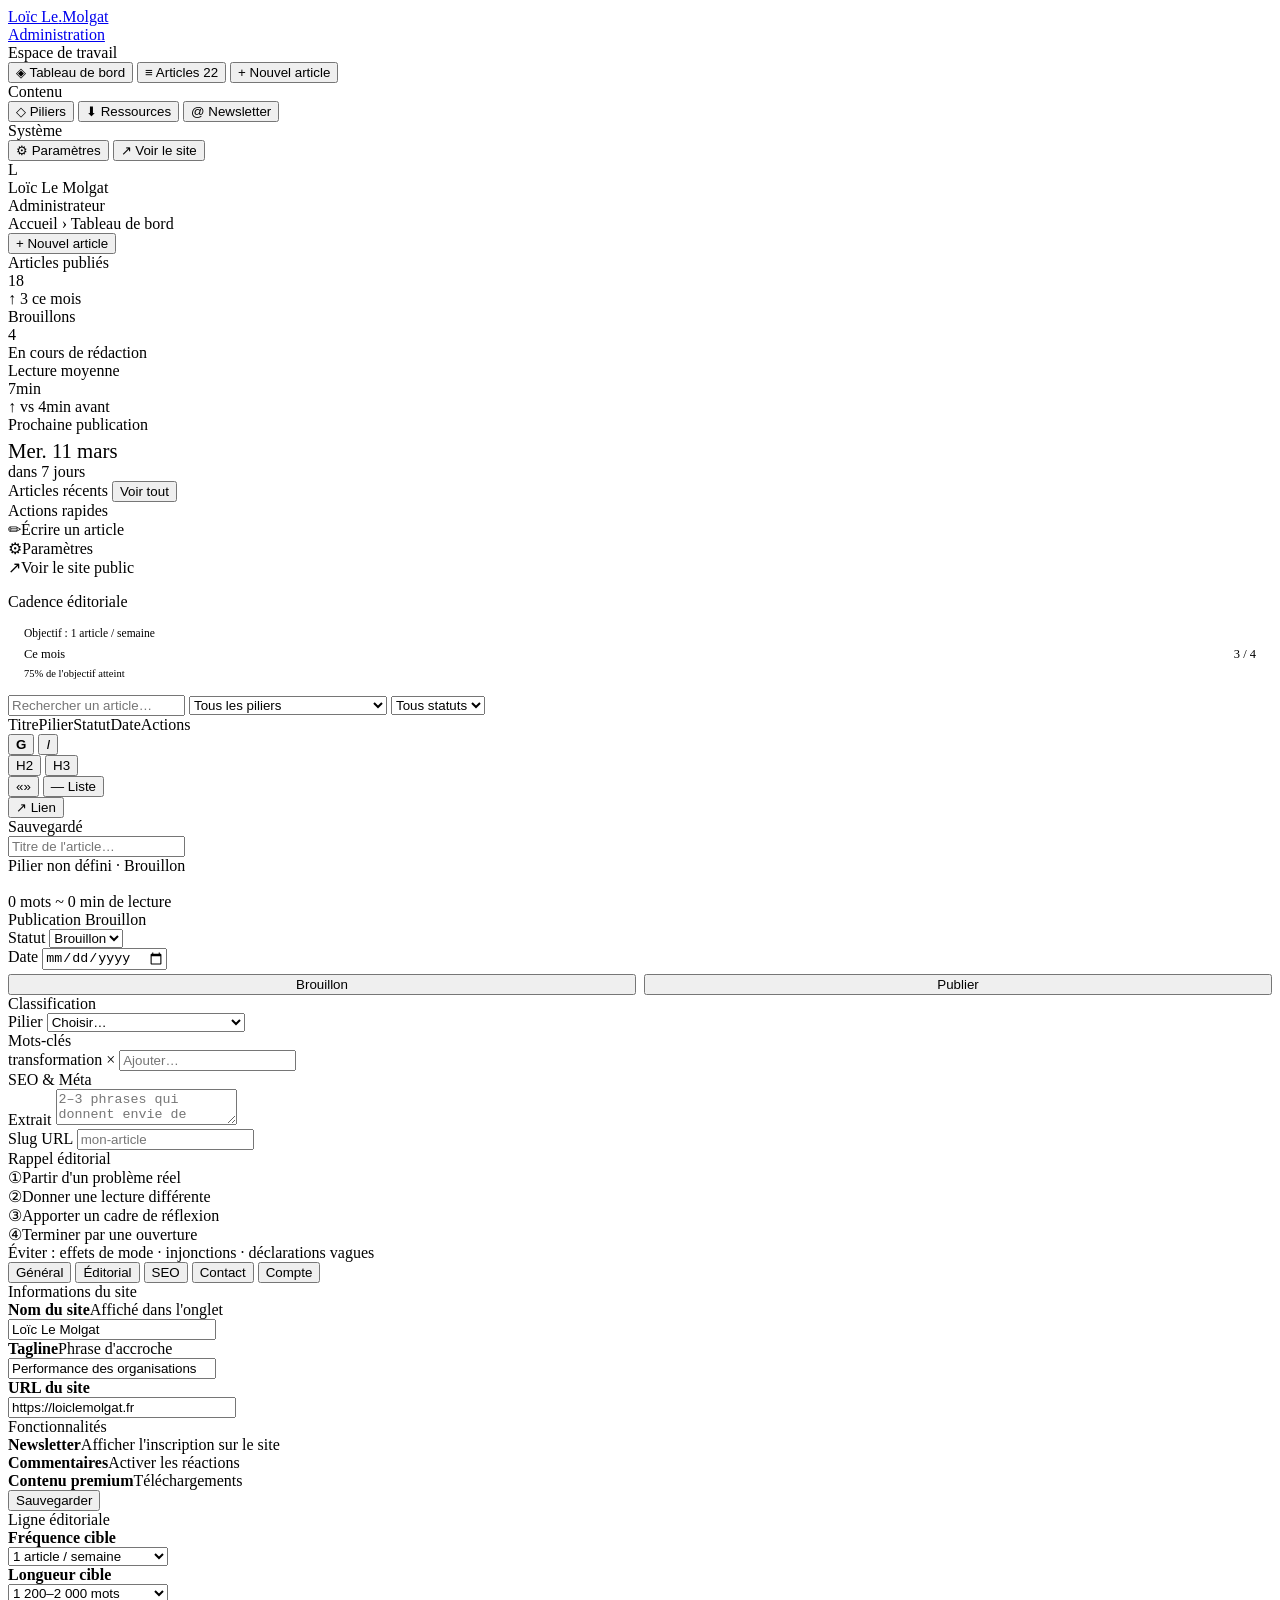
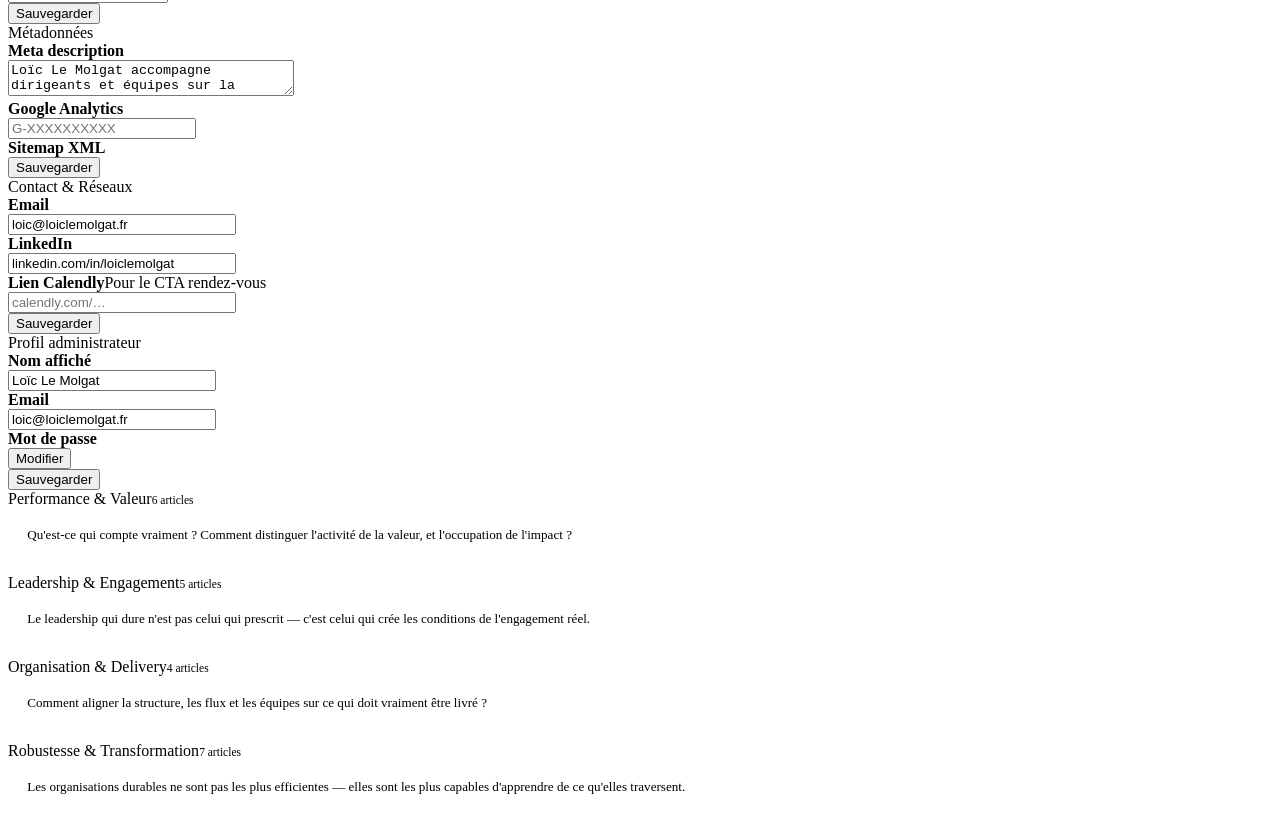
==== admin/index.html @ fb18753a "Add files via upload" ====
<!DOCTYPE html>
<html lang="fr">
<head>
  <meta charset="UTF-8">
  <meta name="viewport" content="width=device-width, initial-scale=1.0">
  <meta name="robots" content="noindex, nofollow">
  <title>Admin — loiclemolgat.fr</title>

  <!-- Fonts -->
  <link rel="preconnect" href="https://fonts.googleapis.com">
  <link href="https://fonts.googleapis.com/css2?family=Cormorant+Garamond:ital,wght@0,400;0,500;1,400&family=DM+Sans:wght@300;400;500&family=JetBrains+Mono:wght@400;500&display=swap" rel="stylesheet">

  <!-- Admin CSS -->
  <link rel="stylesheet" href="/css/admin/admin-base.css">
  <link rel="stylesheet" href="/css/admin/editor.css">
  <link rel="stylesheet" href="/css/admin/dashboard.css">
</head>
<body>

  <!-- ─── SIDEBAR ─── -->
  <aside class="sidebar">
    <a href="/" class="sidebar__brand" target="_blank">
      <div class="sidebar__brand-name">Loïc Le<span>.</span>Molgat</div>
      <div class="sidebar__brand-sub">Administration</div>
    </a>

    <div class="sidebar__section">
      <div class="sidebar__section-label">Espace de travail</div>
      <button class="sidebar__nav-item active" data-view="dashboard" onclick="showView('dashboard')">
        <span class="nav-icon">◈</span> Tableau de bord
      </button>
      <button class="sidebar__nav-item" data-view="articles" onclick="showView('articles'); Articles.init()">
        <span class="nav-icon">≡</span> Articles
        <span class="nav-badge">22</span>
      </button>
      <button class="sidebar__nav-item" data-view="editor" onclick="showView('editor'); Editor.newArticle()">
        <span class="nav-icon">+</span> Nouvel article
      </button>
    </div>

    <div class="sidebar__section">
      <div class="sidebar__section-label">Contenu</div>
      <button class="sidebar__nav-item" data-view="pillars" onclick="showView('pillars')">
        <span class="nav-icon">◇</span> Piliers
      </button>
      <button class="sidebar__nav-item" onclick="showToast('Bientôt disponible')">
        <span class="nav-icon">⬇</span> Ressources
      </button>
      <button class="sidebar__nav-item" onclick="showToast('Bientôt disponible')">
        <span class="nav-icon">@</span> Newsletter
      </button>
    </div>

    <div class="sidebar__section">
      <div class="sidebar__section-label">Système</div>
      <button class="sidebar__nav-item" data-view="settings" onclick="showView('settings')">
        <span class="nav-icon">⚙</span> Paramètres
      </button>
      <button class="sidebar__nav-item" onclick="window.open('/', '_blank')">
        <span class="nav-icon">↗</span> Voir le site
      </button>
    </div>

    <div class="sidebar__footer">
      <div class="sidebar__user">
        <div class="user-avatar">L</div>
        <div>
          <div class="user-name">Loïc Le Molgat</div>
          <div class="user-role">Administrateur</div>
        </div>
      </div>
    </div>
  </aside>

  <!-- ─── MAIN ─── -->
  <div class="admin-main">

    <!-- Topbar -->
    <div class="topbar">
      <span class="topbar__path" id="topbar-path">Accueil</span>
      <span class="topbar__sep">›</span>
      <span class="topbar__title" id="topbar-title">Tableau de bord</span>
      <div class="topbar__actions" id="topbar-actions">
        <button class="abtn abtn--ghost abtn--sm" onclick="showView('editor'); Editor.newArticle()">+ Nouvel article</button>
      </div>
    </div>

    <!-- Content -->
    <div class="admin-content">

      <!-- ═══ DASHBOARD ═══ -->
      <div id="view-dashboard" class="a-view active">
        <div class="stats-row">
          <div class="stat-card">
            <div class="stat-card__label">Articles publiés</div>
            <div class="stat-card__value">18</div>
            <div class="stat-card__sub stat-trend">↑ 3 ce mois</div>
          </div>
          <div class="stat-card">
            <div class="stat-card__label">Brouillons</div>
            <div class="stat-card__value">4</div>
            <div class="stat-card__sub">En cours de rédaction</div>
          </div>
          <div class="stat-card">
            <div class="stat-card__label">Lecture moyenne</div>
            <div class="stat-card__value">7<span style="font-size:1rem">min</span></div>
            <div class="stat-card__sub stat-trend">↑ vs 4min avant</div>
          </div>
          <div class="stat-card">
            <div class="stat-card__label">Prochaine publication</div>
            <div class="stat-card__value" style="font-size:1.3rem;padding-top:0.3rem">Mer. 11 mars</div>
            <div class="stat-card__sub">dans 7 jours</div>
          </div>
        </div>

        <div class="dash-grid">
          <div class="panel">
            <div class="panel__header">
              <span class="panel__title">Articles récents</span>
              <button class="abtn abtn--ghost abtn--sm" onclick="showView('articles'); Articles.init()">Voir tout</button>
            </div>
            <div id="recent-articles-list"></div>
          </div>

          <div style="display:flex;flex-direction:column;gap:1rem">
            <div class="panel">
              <div class="panel__header"><span class="panel__title">Actions rapides</span></div>
              <div class="quick-action" onclick="showView('editor'); Editor.newArticle()"><span class="qa-icon">✏</span><span>Écrire un article</span></div>
              <div class="quick-action" onclick="showView('settings')"><span class="qa-icon">⚙</span><span>Paramètres</span></div>
              <div class="quick-action" onclick="window.open('/', '_blank')"><span class="qa-icon">↗</span><span>Voir le site public</span></div>
            </div>

            <div class="panel">
              <div class="panel__header"><span class="panel__title">Cadence éditoriale</span></div>
              <div style="padding:1rem">
                <div style="font-size:0.72rem;color:var(--a-text-dim);margin-bottom:0.5rem">Objectif : 1 article / semaine</div>
                <div style="display:flex;justify-content:space-between;font-size:0.78rem;color:var(--a-text);margin-bottom:0.4rem"><span>Ce mois</span><span style="font-family:var(--a-mono)">3 / 4</span></div>
                <div class="prog-bar"><div class="prog-fill" style="width:75%"></div></div>
                <div style="font-size:0.66rem;color:var(--a-text-dim);margin-top:0.3rem">75% de l'objectif atteint</div>
              </div>
            </div>
          </div>
        </div>
      </div>

      <!-- ═══ ARTICLES ═══ -->
      <div id="view-articles" class="a-view">
        <div class="list-toolbar">
          <input type="text" id="articles-search" class="search-input" placeholder="Rechercher un article…">
          <select id="articles-filter-pillar" class="filter-select">
            <option value="">Tous les piliers</option>
            <option value="Performance">Performance & Valeur</option>
            <option value="Leadership">Leadership & Engagement</option>
            <option value="Organisation">Organisation & Delivery</option>
            <option value="Robustesse">Robustesse & Transformation</option>
          </select>
          <select id="articles-filter-status" class="filter-select">
            <option value="">Tous statuts</option>
            <option value="published">Publiés</option>
            <option value="draft">Brouillons</option>
          </select>
        </div>
        <div class="articles-table">
          <div class="table-head">
            <span>Titre</span><span>Pilier</span><span>Statut</span><span>Date</span><span>Actions</span>
          </div>
          <div id="articles-tbody"></div>
        </div>
      </div>

      <!-- ═══ EDITOR ═══ -->
      <div id="view-editor" class="a-view">
        <div class="editor-layout">
          <div class="editor-main">
            <div class="editor-toolbar">
              <button class="tb-btn" onclick="Editor.format('bold')"><b>G</b></button>
              <button class="tb-btn" onclick="Editor.format('italic')"><em>I</em></button>
              <div class="tb-sep"></div>
              <button class="tb-btn" onclick="Editor.format('h2')">H2</button>
              <button class="tb-btn" onclick="Editor.format('h3')">H3</button>
              <div class="tb-sep"></div>
              <button class="tb-btn" onclick="Editor.format('quote')">«»</button>
              <button class="tb-btn" onclick="Editor.format('ul')">— Liste</button>
              <div class="tb-sep"></div>
              <button class="tb-btn" onclick="Editor.format('link')">↗ Lien</button>
              <span class="autosave"><div class="autosave__dot"></div><span id="autosave-label">Sauvegardé</span></span>
            </div>

            <input type="text" class="editor-title" id="editor-title" placeholder="Titre de l'article…">

            <div class="editor-meta">
              <span class="editor-meta__pillar" id="editor-pillar-display">Pilier non défini</span>
              <span style="color:var(--a-border-hi)">·</span>
              <span id="editor-status-display">Brouillon</span>
            </div>

            <div class="editor-scroll">
              <div class="editor-body" id="editor-body" contenteditable="true"
                data-placeholder="Commencez à écrire… Partez d'un problème réel, donnez une lecture différente, apportez un cadre de réflexion. Terminez par une ouverture.">
              </div>
            </div>

            <div class="word-count">
              <span id="word-count">0 mots</span>
              <span id="read-time">~ 0 min de lecture</span>
            </div>
          </div>

          <div class="editor-sidebar">
            <div class="panel">
              <div class="sp-header">Publication <span class="status-badge status-badge--draft" id="pub-status-badge">Brouillon</span></div>
              <div class="sp-body">
                <div class="form-group">
                  <label class="form-label">Statut</label>
                  <select class="form-control" id="pub-status">
                    <option value="draft">Brouillon</option>
                    <option value="published">Publié</option>
                  </select>
                </div>
                <div class="form-group">
                  <label class="form-label">Date</label>
                  <input type="date" class="form-control" id="pub-date">
                </div>
                <div style="display:flex;gap:0.5rem;margin-top:0.3rem">
                  <button class="abtn abtn--ghost" style="flex:1" onclick="Editor.saveDraft()">Brouillon</button>
                  <button class="abtn abtn--primary" style="flex:1" onclick="Editor.publish()">Publier</button>
                </div>
              </div>
            </div>

            <div class="panel">
              <div class="sp-header">Classification</div>
              <div class="sp-body">
                <div class="form-group">
                  <label class="form-label">Pilier</label>
                  <select class="form-control" id="article-pillar">
                    <option value="">Choisir…</option>
                    <option value="Performance & Valeur">Performance & Valeur</option>
                    <option value="Leadership & Engagement">Leadership & Engagement</option>
                    <option value="Organisation & Delivery">Organisation & Delivery</option>
                    <option value="Robustesse & Transformation">Robustesse & Transformation</option>
                  </select>
                </div>
                <div class="form-group">
                  <label class="form-label">Mots-clés</label>
                  <div class="tag-input" id="tags-container" onclick="document.getElementById('tag-text').focus()">
                    <span class="tag">transformation <span class="tag__remove" onclick="Editor.removeTag(this)">×</span></span>
                    <input id="tag-text" type="text" class="tag-text-input" placeholder="Ajouter…" onkeydown="Editor.addTag(event)">
                  </div>
                </div>
              </div>
            </div>

            <div class="panel">
              <div class="sp-header">SEO & Méta</div>
              <div class="sp-body">
                <div class="form-group">
                  <label class="form-label">Extrait</label>
                  <textarea class="form-textarea" id="article-excerpt" placeholder="2–3 phrases qui donnent envie de lire…"></textarea>
                </div>
                <div class="form-group">
                  <label class="form-label">Slug URL</label>
                  <input type="text" class="form-control" id="article-slug" placeholder="mon-article">
                </div>
              </div>
            </div>

            <div class="panel">
              <div class="sp-header">Rappel éditorial</div>
              <div class="sp-body">
                <div class="editorial-reminder">
                  <div class="editorial-reminder__step"><span class="editorial-reminder__num">①</span><span class="editorial-reminder__text">Partir d'un problème réel</span></div>
                  <div class="editorial-reminder__step"><span class="editorial-reminder__num">②</span><span class="editorial-reminder__text">Donner une lecture différente</span></div>
                  <div class="editorial-reminder__step"><span class="editorial-reminder__num">③</span><span class="editorial-reminder__text">Apporter un cadre de réflexion</span></div>
                  <div class="editorial-reminder__step"><span class="editorial-reminder__num">④</span><span class="editorial-reminder__text">Terminer par une ouverture</span></div>
                  <div class="editorial-reminder__avoid">Éviter : effets de mode · injonctions · déclarations vagues</div>
                </div>
              </div>
            </div>
          </div>
        </div>
      </div>

      <!-- ═══ SETTINGS ═══ -->
      <div id="view-settings" class="a-view">
        <div class="settings-layout">
          <div class="settings-nav">
            <button class="settings-nav-item active" onclick="showSettingsPanel('general', this)">Général</button>
            <button class="settings-nav-item" onclick="showSettingsPanel('editorial', this)">Éditorial</button>
            <button class="settings-nav-item" onclick="showSettingsPanel('seo', this)">SEO</button>
            <button class="settings-nav-item" onclick="showSettingsPanel('contact', this)">Contact</button>
            <button class="settings-nav-item" onclick="showSettingsPanel('compte', this)">Compte</button>
          </div>
          <div id="settings-panels">
            <div id="settings-general" class="settings-panel active">
              <div class="settings-section">
                <div class="settings-section-title">Informations du site</div>
                <div class="settings-body">
                  <div class="settings-row"><div class="settings-row__label"><strong>Nom du site</strong><span>Affiché dans l'onglet</span></div><input type="text" class="form-control" value="Loïc Le Molgat" style="width:200px"></div>
                  <div class="settings-row"><div class="settings-row__label"><strong>Tagline</strong><span>Phrase d'accroche</span></div><input type="text" class="form-control" value="Performance des organisations" style="width:200px"></div>
                  <div class="settings-row"><div class="settings-row__label"><strong>URL du site</strong></div><input type="text" class="form-control" value="https://loiclemolgat.fr" style="width:220px"></div>
                </div>
              </div>
              <div class="settings-section">
                <div class="settings-section-title">Fonctionnalités</div>
                <div class="settings-body">
                  <div class="settings-row"><div class="settings-row__label"><strong>Newsletter</strong><span>Afficher l'inscription sur le site</span></div><div class="toggle" onclick="this.classList.toggle('on')"></div></div>
                  <div class="settings-row"><div class="settings-row__label"><strong>Commentaires</strong><span>Activer les réactions</span></div><div class="toggle" onclick="this.classList.toggle('on')"></div></div>
                  <div class="settings-row"><div class="settings-row__label"><strong>Contenu premium</strong><span>Téléchargements</span></div><div class="toggle" onclick="this.classList.toggle('on')"></div></div>
                </div>
              </div>
              <button class="abtn abtn--primary" onclick="showToast('Paramètres sauvegardés')">Sauvegarder</button>
            </div>
            <div id="settings-editorial" class="settings-panel">
              <div class="settings-section">
                <div class="settings-section-title">Ligne éditoriale</div>
                <div class="settings-body">
                  <div class="settings-row"><div class="settings-row__label"><strong>Fréquence cible</strong></div><select class="form-control" style="width:160px"><option selected>1 article / semaine</option><option>2 articles / mois</option></select></div>
                  <div class="settings-row"><div class="settings-row__label"><strong>Longueur cible</strong></div><select class="form-control" style="width:160px"><option>800–1 200 mots</option><option selected>1 200–2 000 mots</option><option>2 000+ mots</option></select></div>
                </div>
              </div>
              <button class="abtn abtn--primary" onclick="showToast('Paramètres éditoriaux sauvegardés')">Sauvegarder</button>
            </div>
            <div id="settings-seo" class="settings-panel">
              <div class="settings-section">
                <div class="settings-section-title">Métadonnées</div>
                <div class="settings-body">
                  <div class="settings-row"><div class="settings-row__label"><strong>Meta description</strong></div><textarea class="form-textarea" style="width:280px">Loïc Le Molgat accompagne dirigeants et équipes sur la performance durable, le leadership et la transformation organisationnelle.</textarea></div>
                  <div class="settings-row"><div class="settings-row__label"><strong>Google Analytics</strong></div><input type="text" class="form-control" placeholder="G-XXXXXXXXXX" style="width:180px"></div>
                  <div class="settings-row"><div class="settings-row__label"><strong>Sitemap XML</strong></div><div class="toggle on" onclick="this.classList.toggle('on')"></div></div>
                </div>
              </div>
              <button class="abtn abtn--primary" onclick="showToast('Paramètres SEO sauvegardés')">Sauvegarder</button>
            </div>
            <div id="settings-contact" class="settings-panel">
              <div class="settings-section">
                <div class="settings-section-title">Contact & Réseaux</div>
                <div class="settings-body">
                  <div class="settings-row"><div class="settings-row__label"><strong>Email</strong></div><input type="email" class="form-control" value="loic@loiclemolgat.fr" style="width:220px"></div>
                  <div class="settings-row"><div class="settings-row__label"><strong>LinkedIn</strong></div><input type="text" class="form-control" value="linkedin.com/in/loiclemolgat" style="width:220px"></div>
                  <div class="settings-row"><div class="settings-row__label"><strong>Lien Calendly</strong><span>Pour le CTA rendez-vous</span></div><input type="text" class="form-control" placeholder="calendly.com/…" style="width:220px"></div>
                </div>
              </div>
              <button class="abtn abtn--primary" onclick="showToast('Contact sauvegardé')">Sauvegarder</button>
            </div>
            <div id="settings-compte" class="settings-panel">
              <div class="settings-section">
                <div class="settings-section-title">Profil administrateur</div>
                <div class="settings-body">
                  <div class="settings-row"><div class="settings-row__label"><strong>Nom affiché</strong></div><input type="text" class="form-control" value="Loïc Le Molgat" style="width:200px"></div>
                  <div class="settings-row"><div class="settings-row__label"><strong>Email</strong></div><input type="email" class="form-control" value="loic@loiclemolgat.fr" style="width:200px"></div>
                  <div class="settings-row"><div class="settings-row__label"><strong>Mot de passe</strong></div><button class="abtn abtn--ghost abtn--sm">Modifier</button></div>
                </div>
              </div>
              <button class="abtn abtn--primary" onclick="showToast('Compte mis à jour')">Sauvegarder</button>
            </div>
          </div>
        </div>
      </div>

      <!-- ═══ PILLARS ═══ -->
      <div id="view-pillars" class="a-view">
        <div style="max-width:700px;display:flex;flex-direction:column;gap:0.8rem">
          <div class="panel"><div class="panel__header"><span style="font-family:var(--a-serif);font-size:1rem">Performance & Valeur</span><span style="font-size:0.72rem;color:var(--a-text-dim)">6 articles</span></div><div style="padding:1rem 1.2rem;font-size:0.82rem;color:var(--a-text-dim);line-height:1.6">Qu'est-ce qui compte vraiment ? Comment distinguer l'activité de la valeur, et l'occupation de l'impact ?</div></div>
          <div class="panel"><div class="panel__header"><span style="font-family:var(--a-serif);font-size:1rem">Leadership & Engagement</span><span style="font-size:0.72rem;color:var(--a-text-dim)">5 articles</span></div><div style="padding:1rem 1.2rem;font-size:0.82rem;color:var(--a-text-dim);line-height:1.6">Le leadership qui dure n'est pas celui qui prescrit — c'est celui qui crée les conditions de l'engagement réel.</div></div>
          <div class="panel"><div class="panel__header"><span style="font-family:var(--a-serif);font-size:1rem">Organisation & Delivery</span><span style="font-size:0.72rem;color:var(--a-text-dim)">4 articles</span></div><div style="padding:1rem 1.2rem;font-size:0.82rem;color:var(--a-text-dim);line-height:1.6">Comment aligner la structure, les flux et les équipes sur ce qui doit vraiment être livré ?</div></div>
          <div class="panel"><div class="panel__header"><span style="font-family:var(--a-serif);font-size:1rem">Robustesse & Transformation</span><span style="font-size:0.72rem;color:var(--a-text-dim)">7 articles</span></div><div style="padding:1rem 1.2rem;font-size:0.82rem;color:var(--a-text-dim);line-height:1.6">Les organisations durables ne sont pas les plus efficientes — elles sont les plus capables d'apprendre de ce qu'elles traversent.</div></div>
        </div>
      </div>

    </div><!-- /admin-content -->
  </div><!-- /admin-main -->

  <!-- Toast -->
  <div class="a-toast" id="a-toast">
    <div class="a-toast__dot"></div>
    <span class="a-toast__msg"></span>
  </div>

  <!-- Admin JS (order matters) -->
  <script src="/js/admin/admin-core.js"></script>
  <script src="/js/admin/articles.js"></script>
  <script src="/js/admin/editor.js"></script>

  <script>
    // ─── INIT ───
    document.addEventListener('DOMContentLoaded', () => {
      Editor.init();
      // Render recent articles in dashboard
      const list = document.getElementById('recent-articles-list');
      if (list) {
        list.innerHTML = Articles.data.slice(0, 5).map(a => `
          <div class="article-row" onclick="showView('editor'); Articles.editFromTable(${a.id})">
            <div class="status-dot status-dot--${a.status}"></div>
            <span class="pillar-tag">${a.pillar.split('&')[0].trim()}</span>
            <span class="article-row__title">${a.title}</span>
            <span class="article-row__date">${Articles.formatDate(a.date)}</span>
          </div>
        `).join('');
      }
    });
  </script>
</body>
</html>
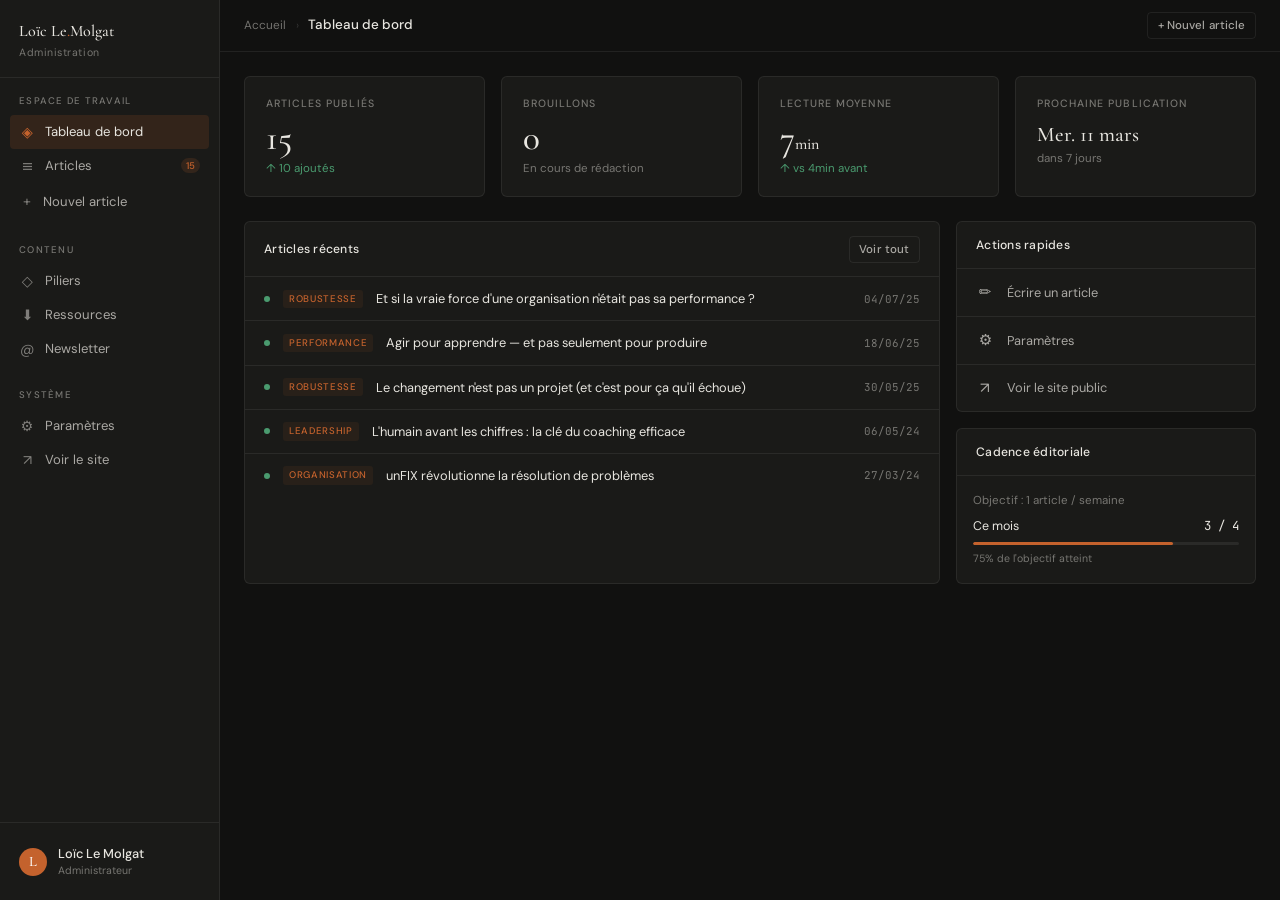
==== commit 42bcae41: "Add files via upload" ====
--- a/admin/index.html
+++ b/admin/index.html
@@ -31,11 +31,11 @@
       </button>
       <button class="sidebar__nav-item" data-view="articles" onclick="showView('articles'); Articles.init()">
         <span class="nav-icon">≡</span> Articles
-        <span class="nav-badge">22</span>
-      </button>
-      <button class="sidebar__nav-item" data-view="editor" onclick="showView('editor'); Editor.newArticle()">
+        <span class="nav-badge">15</span>
+      </button>
+      <a class="sidebar__nav-item" href="/admin/editor.html" style="text-decoration:none;display:flex;align-items:center;gap:.5rem;">
         <span class="nav-icon">+</span> Nouvel article
-      </button>
+      </a>
     </div>
 
     <div class="sidebar__section">
@@ -59,6 +59,7 @@
       <button class="sidebar__nav-item" onclick="window.open('/', '_blank')">
         <span class="nav-icon">↗</span> Voir le site
       </button>
+
     </div>
 
     <div class="sidebar__footer">
@@ -93,12 +94,12 @@
         <div class="stats-row">
           <div class="stat-card">
             <div class="stat-card__label">Articles publiés</div>
-            <div class="stat-card__value">18</div>
-            <div class="stat-card__sub stat-trend">↑ 3 ce mois</div>
+            <div class="stat-card__value">15</div>
+            <div class="stat-card__sub stat-trend">↑ 10 ajoutés</div>
           </div>
           <div class="stat-card">
             <div class="stat-card__label">Brouillons</div>
-            <div class="stat-card__value">4</div>
+            <div class="stat-card__value">2</div>
             <div class="stat-card__sub">En cours de rédaction</div>
           </div>
           <div class="stat-card">
@@ -384,19 +385,25 @@
 
   <script>
     // ─── INIT ───
-    document.addEventListener('DOMContentLoaded', () => {
+    document.addEventListener('DOMContentLoaded', async () => {
       Editor.init();
-      // Render recent articles in dashboard
+
+      // Charger les articles depuis l'API dès le démarrage
+      await Articles.load();
+
+      // Afficher les 5 derniers dans le dashboard
       const list = document.getElementById('recent-articles-list');
       if (list) {
-        list.innerHTML = Articles.data.slice(0, 5).map(a => `
-          <div class="article-row" onclick="showView('editor'); Articles.editFromTable(${a.id})">
-            <div class="status-dot status-dot--${a.status}"></div>
-            <span class="pillar-tag">${a.pillar.split('&')[0].trim()}</span>
-            <span class="article-row__title">${a.title}</span>
-            <span class="article-row__date">${Articles.formatDate(a.date)}</span>
-          </div>
-        `).join('');
+        const recent = Articles.data.filter(a => a.status === 'published').slice(0, 5);
+        list.innerHTML = recent.length
+          ? recent.map(a => `
+              <div class="article-row" onclick="showView('articles'); Articles.init()">
+                <div class="status-dot status-dot--${a.status}"></div>
+                <span class="pillar-tag">${(a.pillar||'').split('&')[0].trim()}</span>
+                <span class="article-row__title">${a.title}</span>
+                <span class="article-row__date">${Articles.formatDate(a.date)}</span>
+              </div>`).join('')
+          : '<div style="padding:1rem;font-size:.82rem;color:var(--a-text-dim)">Aucun article trouvé.</div>';
       }
     });
   </script>
--- a/css/admin/admin-base.css
+++ b/css/admin/admin-base.css
@@ -0,0 +1,369 @@
+/* ═══════════════════════════════════════
+   admin/admin-base.css — Variables & layout admin
+   loiclemolgat.fr/admin
+   ═══════════════════════════════════════ */
+
+:root {
+  --a-bg:           #111110;
+  --a-bg2:          #1a1a18;
+  --a-bg3:          #222220;
+  --a-border:       rgba(255,255,255,0.07);
+  --a-border-hi:    rgba(255,255,255,0.15);
+  --a-text:         #e8e6e0;
+  --a-text-dim:     rgba(232,230,224,0.45);
+  --a-text-mid:     rgba(232,230,224,0.7);
+  --a-accent:       #c4622d;
+  --a-accent-dim:   rgba(196,98,45,0.15);
+  --a-accent-glow:  rgba(196,98,45,0.08);
+  --a-green:        #4a9b6f;
+  --a-green-dim:    rgba(74,155,111,0.15);
+  --a-yellow:       #c8a44a;
+  --a-yellow-dim:   rgba(200,164,74,0.15);
+  --a-serif:        'Cormorant Garamond', Georgia, serif;
+  --a-sans:         'DM Sans', system-ui, sans-serif;
+  --a-mono:         'JetBrains Mono', monospace;
+  --a-sidebar-w:    220px;
+  --a-topbar-h:     52px;
+}
+
+*, *::before, *::after { box-sizing: border-box; margin: 0; padding: 0; }
+html, body { height: 100%; }
+
+body {
+  font-family: var(--a-sans);
+  background: var(--a-bg);
+  color: var(--a-text);
+  font-size: 14px;
+  line-height: 1.5;
+  -webkit-font-smoothing: antialiased;
+  display: flex;
+  height: 100vh;
+  overflow: hidden;
+}
+
+/* ─── SIDEBAR ─── */
+.sidebar {
+  width: var(--a-sidebar-w);
+  background: var(--a-bg2);
+  border-right: 1px solid var(--a-border);
+  display: flex;
+  flex-direction: column;
+  flex-shrink: 0;
+  height: 100vh;
+  overflow-y: auto;
+}
+
+.sidebar__brand {
+  padding: 1.2rem 1.2rem 1rem;
+  border-bottom: 1px solid var(--a-border);
+  text-decoration: none;
+}
+
+.sidebar__brand-name {
+  font-family: var(--a-serif);
+  font-size: 1rem;
+  font-weight: 500;
+  color: var(--a-text);
+}
+
+.sidebar__brand-name span { color: var(--a-accent); }
+
+.sidebar__brand-sub {
+  font-size: 0.66rem;
+  color: var(--a-text-dim);
+  margin-top: 2px;
+  letter-spacing: 0.05em;
+}
+
+.sidebar__section {
+  padding: 1rem 0.6rem 0.4rem;
+}
+
+.sidebar__section-label {
+  font-size: 0.6rem;
+  font-weight: 500;
+  letter-spacing: 0.13em;
+  text-transform: uppercase;
+  color: var(--a-text-dim);
+  padding: 0 0.6rem;
+  margin-bottom: 0.4rem;
+}
+
+.sidebar__nav-item {
+  display: flex;
+  align-items: center;
+  gap: 0.6rem;
+  padding: 0.5rem 0.6rem;
+  border-radius: 4px;
+  cursor: pointer;
+  font-size: 0.82rem;
+  color: var(--a-text-mid);
+  transition: background 0.15s, color 0.15s;
+  text-decoration: none;
+  background: none;
+  border: none;
+  width: 100%;
+  text-align: left;
+  font-family: var(--a-sans);
+}
+
+.sidebar__nav-item:hover { background: var(--a-bg3); color: var(--a-text); }
+.sidebar__nav-item.active { background: var(--a-accent-dim); color: var(--a-text); }
+.sidebar__nav-item.active .nav-icon { color: var(--a-accent); }
+
+.nav-icon { font-size: 0.9rem; width: 16px; text-align: center; opacity: 0.7; }
+.sidebar__nav-item.active .nav-icon { opacity: 1; }
+
+.nav-badge {
+  margin-left: auto;
+  background: var(--a-accent-dim);
+  color: var(--a-accent);
+  font-size: 0.6rem;
+  font-weight: 500;
+  padding: 1px 5px;
+  border-radius: 20px;
+}
+
+.sidebar__footer {
+  margin-top: auto;
+  padding: 0.8rem;
+  border-top: 1px solid var(--a-border);
+}
+
+.sidebar__user {
+  display: flex;
+  align-items: center;
+  gap: 0.7rem;
+  padding: 0.5rem 0.4rem;
+  border-radius: 4px;
+  cursor: pointer;
+  transition: background 0.15s;
+}
+
+.sidebar__user:hover { background: var(--a-bg3); }
+
+.user-avatar {
+  width: 28px; height: 28px;
+  background: var(--a-accent);
+  border-radius: 50%;
+  display: flex;
+  align-items: center;
+  justify-content: center;
+  font-family: var(--a-serif);
+  font-size: 0.9rem;
+  color: white;
+  font-weight: 500;
+  flex-shrink: 0;
+}
+
+.user-name { font-size: 0.8rem; font-weight: 500; color: var(--a-text); }
+.user-role { font-size: 0.66rem; color: var(--a-text-dim); }
+
+/* ─── MAIN AREA ─── */
+.admin-main {
+  flex: 1;
+  display: flex;
+  flex-direction: column;
+  overflow: hidden;
+}
+
+/* ─── TOPBAR ─── */
+.topbar {
+  height: var(--a-topbar-h);
+  border-bottom: 1px solid var(--a-border);
+  display: flex;
+  align-items: center;
+  padding: 0 1.5rem;
+  gap: 0.6rem;
+  flex-shrink: 0;
+}
+
+.topbar__path  { font-size: 0.74rem; color: var(--a-text-dim); }
+.topbar__sep   { color: var(--a-border-hi); font-size: 0.7rem; }
+.topbar__title { font-size: 0.84rem; font-weight: 500; color: var(--a-text); }
+.topbar__actions { margin-left: auto; display: flex; align-items: center; gap: 0.6rem; }
+
+/* ─── CONTENT AREA ─── */
+.admin-content {
+  flex: 1;
+  overflow-y: auto;
+  padding: 1.5rem;
+}
+
+/* ─── ADMIN BUTTONS ─── */
+.abtn {
+  display: inline-flex;
+  align-items: center;
+  gap: 0.4rem;
+  padding: 0.4rem 0.85rem;
+  border-radius: 4px;
+  font-size: 0.78rem;
+  font-weight: 500;
+  cursor: pointer;
+  border: none;
+  transition: all 0.15s;
+  font-family: var(--a-sans);
+  letter-spacing: 0.01em;
+  text-decoration: none;
+}
+
+.abtn--ghost { background: transparent; color: var(--a-text-mid); border: 1px solid var(--a-border); }
+.abtn--ghost:hover { background: var(--a-bg3); color: var(--a-text); border-color: var(--a-border-hi); }
+
+.abtn--primary { background: var(--a-accent); color: white; }
+.abtn--primary:hover { background: #b0551f; }
+
+.abtn--green { background: var(--a-green-dim); color: var(--a-green); border: 1px solid rgba(74,155,111,0.2); }
+.abtn--green:hover { background: rgba(74,155,111,0.25); }
+
+.abtn--sm { padding: 0.3rem 0.6rem; font-size: 0.72rem; }
+
+/* ─── FORM CONTROLS ─── */
+.form-group { margin-bottom: 0.9rem; }
+.form-group:last-child { margin-bottom: 0; }
+
+.form-label {
+  font-size: 0.68rem;
+  font-weight: 500;
+  color: var(--a-text-dim);
+  margin-bottom: 0.35rem;
+  display: block;
+  letter-spacing: 0.05em;
+  text-transform: uppercase;
+}
+
+.form-control {
+  width: 100%;
+  background: var(--a-bg3);
+  border: 1px solid var(--a-border);
+  border-radius: 4px;
+  color: var(--a-text);
+  font-family: var(--a-sans);
+  font-size: 0.8rem;
+  padding: 0.45rem 0.7rem;
+  outline: none;
+  transition: border-color 0.15s;
+  appearance: none;
+}
+
+.form-control:focus { border-color: var(--a-accent); }
+
+.form-textarea {
+  width: 100%;
+  background: var(--a-bg3);
+  border: 1px solid var(--a-border);
+  border-radius: 4px;
+  color: var(--a-text);
+  font-family: var(--a-sans);
+  font-size: 0.8rem;
+  padding: 0.5rem 0.7rem;
+  outline: none;
+  resize: vertical;
+  min-height: 70px;
+  line-height: 1.5;
+  transition: border-color 0.15s;
+}
+
+.form-textarea:focus { border-color: var(--a-accent); }
+.form-textarea::placeholder, .form-control::placeholder { color: var(--a-text-dim); }
+
+/* ─── PANEL ─── */
+.panel {
+  background: var(--a-bg2);
+  border: 1px solid var(--a-border);
+  border-radius: 6px;
+  overflow: hidden;
+}
+
+.panel__header {
+  padding: 0.85rem 1.2rem;
+  border-bottom: 1px solid var(--a-border);
+  display: flex;
+  align-items: center;
+  justify-content: space-between;
+}
+
+.panel__title {
+  font-size: 0.76rem;
+  font-weight: 500;
+  color: var(--a-text);
+  letter-spacing: 0.02em;
+}
+
+/* ─── TOGGLE ─── */
+.toggle {
+  width: 36px; height: 20px;
+  background: var(--a-bg3);
+  border: 1px solid var(--a-border);
+  border-radius: 10px;
+  position: relative;
+  cursor: pointer;
+  transition: background 0.2s;
+  flex-shrink: 0;
+}
+
+.toggle.on { background: var(--a-accent); border-color: var(--a-accent); }
+
+.toggle::after {
+  content: '';
+  position: absolute;
+  top: 2px; left: 2px;
+  width: 14px; height: 14px;
+  background: white;
+  border-radius: 50%;
+  transition: transform 0.2s;
+}
+
+.toggle.on::after { transform: translateX(16px); }
+
+/* ─── STATUS BADGE ─── */
+.status-badge {
+  font-size: 0.6rem;
+  font-weight: 500;
+  letter-spacing: 0.07em;
+  text-transform: uppercase;
+  padding: 2px 7px;
+  border-radius: 3px;
+  display: inline-block;
+}
+
+.status-badge--published { background: var(--a-green-dim); color: var(--a-green); }
+.status-badge--draft     { background: var(--a-yellow-dim); color: var(--a-yellow); }
+
+.status-dot {
+  width: 6px; height: 6px;
+  border-radius: 50%;
+  flex-shrink: 0;
+}
+
+.status-dot--published { background: var(--a-green); }
+.status-dot--draft     { background: var(--a-yellow); }
+
+/* ─── TOAST ─── */
+.a-toast {
+  position: fixed;
+  bottom: 1.5rem; right: 1.5rem;
+  background: var(--a-bg2);
+  border: 1px solid var(--a-border);
+  border-radius: 6px;
+  padding: 0.8rem 1.2rem;
+  font-size: 0.78rem;
+  color: var(--a-text);
+  box-shadow: 0 8px 30px rgba(0,0,0,0.4);
+  display: flex;
+  align-items: center;
+  gap: 0.6rem;
+  transform: translateY(10px);
+  opacity: 0;
+  transition: all 0.3s;
+  pointer-events: none;
+  z-index: 999;
+}
+
+.a-toast.show { transform: translateY(0); opacity: 1; }
+.a-toast__dot { width: 6px; height: 6px; border-radius: 50%; background: var(--a-green); flex-shrink: 0; }
+
+/* ─── SCROLLBAR ─── */
+::-webkit-scrollbar       { width: 4px; }
+::-webkit-scrollbar-track { background: transparent; }
+::-webkit-scrollbar-thumb { background: var(--a-border-hi); border-radius: 2px; }
--- a/css/admin/editor.css
+++ b/css/admin/editor.css
@@ -0,0 +1,274 @@
+/* ═══════════════════════════════════════
+   admin/editor.css — Éditeur d'articles
+   loiclemolgat.fr/admin
+   ═══════════════════════════════════════ */
+
+/* ─── EDITOR LAYOUT ─── */
+.editor-layout {
+  display: grid;
+  grid-template-columns: 1fr 280px;
+  gap: 1rem;
+  height: calc(100vh - var(--a-topbar-h) - 3rem);
+}
+
+/* ─── EDITOR MAIN ─── */
+.editor-main {
+  background: var(--a-bg2);
+  border: 1px solid var(--a-border);
+  border-radius: 6px;
+  display: flex;
+  flex-direction: column;
+  overflow: hidden;
+}
+
+/* ─── TOOLBAR ─── */
+.editor-toolbar {
+  padding: 0.55rem 0.9rem;
+  border-bottom: 1px solid var(--a-border);
+  display: flex;
+  align-items: center;
+  gap: 0.2rem;
+  flex-wrap: wrap;
+  background: var(--a-bg);
+}
+
+.tb-btn {
+  background: none;
+  border: none;
+  color: var(--a-text-mid);
+  font-size: 0.8rem;
+  padding: 0.3rem 0.5rem;
+  border-radius: 3px;
+  cursor: pointer;
+  transition: background 0.12s, color 0.12s;
+  font-family: var(--a-serif);
+  font-weight: 500;
+  line-height: 1;
+}
+
+.tb-btn:hover { background: var(--a-bg3); color: var(--a-text); }
+.tb-btn.active { background: var(--a-accent-dim); color: var(--a-accent); }
+
+.tb-sep {
+  width: 1px;
+  height: 18px;
+  background: var(--a-border);
+  margin: 0 0.2rem;
+  flex-shrink: 0;
+}
+
+.autosave {
+  font-size: 0.66rem;
+  color: var(--a-text-dim);
+  font-family: var(--a-mono);
+  display: flex;
+  align-items: center;
+  gap: 0.4rem;
+  margin-left: auto;
+}
+
+.autosave__dot {
+  width: 5px; height: 5px;
+  background: var(--a-green);
+  border-radius: 50%;
+}
+
+/* ─── TITLE INPUT ─── */
+.editor-title {
+  font-family: var(--a-serif);
+  font-size: 1.7rem;
+  font-weight: 500;
+  color: var(--a-text);
+  background: none;
+  border: none;
+  outline: none;
+  padding: 1.4rem 1.5rem 0.4rem;
+  width: 100%;
+  line-height: 1.2;
+}
+
+.editor-title::placeholder { color: var(--a-text-dim); }
+
+/* ─── META BAR ─── */
+.editor-meta {
+  display: flex;
+  align-items: center;
+  gap: 1rem;
+  padding: 0.4rem 1.5rem 0.8rem;
+  border-bottom: 1px solid var(--a-border);
+  font-size: 0.72rem;
+  color: var(--a-text-dim);
+}
+
+.editor-meta__pillar { color: var(--a-accent); }
+
+/* ─── CONTENT AREA ─── */
+.editor-scroll {
+  flex: 1;
+  overflow-y: auto;
+}
+
+.editor-body {
+  min-height: 100%;
+  padding: 1.5rem;
+  font-family: var(--a-serif);
+  font-size: 1.05rem;
+  line-height: 1.9;
+  color: var(--a-text);
+  outline: none;
+}
+
+.editor-body:empty::before {
+  content: attr(data-placeholder);
+  color: var(--a-text-dim);
+  pointer-events: none;
+}
+
+/* Editor content formatting */
+.editor-body h2 {
+  font-size: 1.4rem;
+  font-weight: 500;
+  color: var(--a-text);
+  margin: 2rem 0 0.8rem;
+}
+
+.editor-body h3 {
+  font-size: 1.15rem;
+  font-weight: 500;
+  color: var(--a-text);
+  margin: 1.5rem 0 0.6rem;
+}
+
+.editor-body blockquote {
+  border-left: 3px solid var(--a-accent);
+  padding: 0.8rem 1.2rem;
+  margin: 1.5rem 0;
+  background: var(--a-accent-glow);
+  color: var(--a-text-mid);
+  font-style: italic;
+}
+
+.editor-body ul { margin: 1rem 0 1.2rem 1.5rem; list-style: disc; }
+.editor-body li { margin-bottom: 0.3rem; }
+
+.editor-body a { color: var(--a-accent); }
+
+/* ─── WORD COUNT ─── */
+.word-count {
+  display: flex;
+  justify-content: space-between;
+  font-size: 0.68rem;
+  color: var(--a-text-dim);
+  font-family: var(--a-mono);
+  padding: 0.5rem 1rem;
+  border-top: 1px solid var(--a-border);
+  background: var(--a-bg);
+}
+
+/* ─── EDITOR SIDEBAR ─── */
+.editor-sidebar {
+  display: flex;
+  flex-direction: column;
+  gap: 0.9rem;
+  overflow-y: auto;
+}
+
+.sp-header {
+  padding: 0.65rem 1rem;
+  border-bottom: 1px solid var(--a-border);
+  font-size: 0.68rem;
+  font-weight: 500;
+  letter-spacing: 0.09em;
+  text-transform: uppercase;
+  color: var(--a-text-dim);
+  display: flex;
+  align-items: center;
+  justify-content: space-between;
+}
+
+.sp-body { padding: 1rem; }
+
+/* Tags input */
+.tag-input {
+  background: var(--a-bg3);
+  border: 1px solid var(--a-border);
+  border-radius: 4px;
+  padding: 0.4rem;
+  display: flex;
+  flex-wrap: wrap;
+  gap: 0.3rem;
+  cursor: text;
+  min-height: 36px;
+  transition: border-color 0.15s;
+}
+
+.tag-input:focus-within { border-color: var(--a-accent); }
+
+.tag {
+  background: var(--a-accent-dim);
+  color: var(--a-accent);
+  font-size: 0.68rem;
+  padding: 2px 7px;
+  border-radius: 3px;
+  display: flex;
+  align-items: center;
+  gap: 0.3rem;
+}
+
+.tag__remove { cursor: pointer; opacity: 0.6; }
+.tag__remove:hover { opacity: 1; }
+
+.tag-text-input {
+  background: none;
+  border: none;
+  outline: none;
+  color: var(--a-text);
+  font-size: 0.75rem;
+  min-width: 60px;
+  font-family: var(--a-sans);
+}
+
+/* Editorial reminder */
+.editorial-reminder {
+  font-size: 0.72rem;
+  color: var(--a-text-dim);
+  line-height: 1.5;
+}
+
+.editorial-reminder__step {
+  padding: 0.3rem 0;
+  display: flex;
+  gap: 0.5rem;
+}
+
+.editorial-reminder__num {
+  color: var(--a-accent);
+  font-weight: 500;
+  flex-shrink: 0;
+}
+
+.editorial-reminder__text { color: var(--a-text); }
+
+.editorial-reminder__avoid {
+  margin-top: 0.8rem;
+  padding-top: 0.8rem;
+  border-top: 1px solid var(--a-border);
+  font-size: 0.66rem;
+  color: var(--a-text-dim);
+}
+
+/* Progress bar */
+.prog-bar {
+  height: 3px;
+  background: var(--a-border);
+  border-radius: 2px;
+  overflow: hidden;
+  margin: 0.4rem 0;
+}
+
+.prog-fill {
+  height: 100%;
+  background: var(--a-accent);
+  border-radius: 2px;
+  transition: width 0.3s;
+}
--- a/css/admin/dashboard.css
+++ b/css/admin/dashboard.css
@@ -0,0 +1,249 @@
+/* ═══════════════════════════════════════
+   admin/dashboard.css — Tableau de bord & articles list
+   loiclemolgat.fr/admin
+   ═══════════════════════════════════════ */
+
+/* ─── VIEWS ─── */
+.a-view { display: none; }
+.a-view.active { display: block; }
+
+/* ─── STATS ROW ─── */
+.stats-row {
+  display: grid;
+  grid-template-columns: repeat(4, 1fr);
+  gap: 1rem;
+  margin-bottom: 1.5rem;
+}
+
+.stat-card {
+  background: var(--a-bg2);
+  border: 1px solid var(--a-border);
+  border-radius: 6px;
+  padding: 1.2rem 1.3rem;
+}
+
+.stat-card__label {
+  font-size: 0.66rem;
+  font-weight: 500;
+  letter-spacing: 0.1em;
+  text-transform: uppercase;
+  color: var(--a-text-dim);
+  margin-bottom: 0.5rem;
+}
+
+.stat-card__value {
+  font-family: var(--a-serif);
+  font-size: 2.2rem;
+  font-weight: 500;
+  color: var(--a-text);
+  line-height: 1;
+  margin-bottom: 0.3rem;
+}
+
+.stat-card__sub { font-size: 0.72rem; color: var(--a-text-dim); }
+.stat-trend { color: var(--a-green); }
+
+/* ─── DASH GRID ─── */
+.dash-grid {
+  display: grid;
+  grid-template-columns: 1fr 300px;
+  gap: 1rem;
+}
+
+/* ─── ARTICLE ROW (dashboard) ─── */
+.article-row {
+  display: flex;
+  align-items: center;
+  gap: 0.8rem;
+  padding: 0.75rem 1.2rem;
+  border-bottom: 1px solid var(--a-border);
+  cursor: pointer;
+  transition: background 0.12s;
+}
+
+.article-row:last-child { border-bottom: none; }
+.article-row:hover { background: var(--a-bg3); }
+
+.article-row__title {
+  flex: 1;
+  font-size: 0.8rem;
+  color: var(--a-text);
+  white-space: nowrap;
+  overflow: hidden;
+  text-overflow: ellipsis;
+}
+
+.article-row__date {
+  font-size: 0.68rem;
+  color: var(--a-text-dim);
+  font-family: var(--a-mono);
+  white-space: nowrap;
+}
+
+.pillar-tag {
+  font-size: 0.6rem;
+  font-weight: 500;
+  letter-spacing: 0.07em;
+  text-transform: uppercase;
+  color: var(--a-accent);
+  background: var(--a-accent-glow);
+  padding: 2px 6px;
+  border-radius: 3px;
+  white-space: nowrap;
+  flex-shrink: 0;
+}
+
+/* ─── QUICK ACTIONS ─── */
+.quick-action {
+  display: flex;
+  align-items: center;
+  gap: 0.8rem;
+  padding: 0.75rem 1.2rem;
+  border-bottom: 1px solid var(--a-border);
+  font-size: 0.8rem;
+  color: var(--a-text-mid);
+  cursor: pointer;
+  transition: background 0.12s;
+}
+
+.quick-action:last-child { border-bottom: none; }
+.quick-action:hover { background: var(--a-bg3); color: var(--a-text); }
+.qa-icon { font-size: 0.95rem; width: 18px; text-align: center; }
+
+/* ─── ARTICLES TABLE ─── */
+.list-toolbar {
+  display: flex;
+  align-items: center;
+  gap: 0.6rem;
+  margin-bottom: 1rem;
+}
+
+.search-input {
+  flex: 1;
+  background: var(--a-bg2);
+  border: 1px solid var(--a-border);
+  border-radius: 4px;
+  color: var(--a-text);
+  font-family: var(--a-sans);
+  font-size: 0.82rem;
+  padding: 0.45rem 0.8rem;
+  outline: none;
+  transition: border-color 0.15s;
+}
+
+.search-input:focus { border-color: var(--a-border-hi); }
+.search-input::placeholder { color: var(--a-text-dim); }
+
+.filter-select {
+  background: var(--a-bg2);
+  border: 1px solid var(--a-border);
+  border-radius: 4px;
+  color: var(--a-text-mid);
+  font-family: var(--a-sans);
+  font-size: 0.78rem;
+  padding: 0.45rem 0.7rem;
+  outline: none;
+  cursor: pointer;
+}
+
+.articles-table {
+  background: var(--a-bg2);
+  border: 1px solid var(--a-border);
+  border-radius: 6px;
+  overflow: hidden;
+}
+
+.table-head {
+  display: grid;
+  grid-template-columns: 1fr 130px 110px 90px 80px;
+  padding: 0.55rem 1.2rem;
+  border-bottom: 1px solid var(--a-border);
+  font-size: 0.64rem;
+  font-weight: 500;
+  letter-spacing: 0.1em;
+  text-transform: uppercase;
+  color: var(--a-text-dim);
+  gap: 1rem;
+}
+
+.table-row {
+  display: grid;
+  grid-template-columns: 1fr 130px 110px 90px 80px;
+  padding: 0.8rem 1.2rem;
+  border-bottom: 1px solid var(--a-border);
+  gap: 1rem;
+  align-items: center;
+  cursor: pointer;
+  transition: background 0.12s;
+}
+
+.table-row:last-child { border-bottom: none; }
+.table-row:hover { background: var(--a-bg3); }
+
+.row-title__main    { font-size: 0.8rem; color: var(--a-text); margin-bottom: 2px; }
+.row-title__excerpt { font-size: 0.7rem; color: var(--a-text-dim); white-space: nowrap; overflow: hidden; text-overflow: ellipsis; }
+.row-date { font-size: 0.68rem; color: var(--a-text-dim); font-family: var(--a-mono); }
+.row-actions { display: flex; gap: 0.4rem; }
+
+/* ─── SETTINGS ─── */
+.settings-layout {
+  display: grid;
+  grid-template-columns: 170px 1fr;
+  gap: 1.5rem;
+  max-width: 860px;
+}
+
+.settings-nav { display: flex; flex-direction: column; gap: 2px; }
+
+.settings-nav-item {
+  padding: 0.5rem 0.8rem;
+  border-radius: 4px;
+  font-size: 0.8rem;
+  color: var(--a-text-mid);
+  cursor: pointer;
+  transition: background 0.12s, color 0.12s;
+  border: none;
+  background: none;
+  text-align: left;
+  font-family: var(--a-sans);
+  width: 100%;
+}
+
+.settings-nav-item:hover  { background: var(--a-bg2); color: var(--a-text); }
+.settings-nav-item.active { background: var(--a-accent-dim); color: var(--a-text); }
+
+.settings-panel { display: none; }
+.settings-panel.active { display: block; }
+
+.settings-section {
+  background: var(--a-bg2);
+  border: 1px solid var(--a-border);
+  border-radius: 6px;
+  overflow: hidden;
+  margin-bottom: 1rem;
+}
+
+.settings-section-title {
+  padding: 0.85rem 1.2rem;
+  border-bottom: 1px solid var(--a-border);
+  font-size: 0.76rem;
+  font-weight: 500;
+  color: var(--a-text);
+}
+
+.settings-body { padding: 1rem 1.2rem; }
+
+.settings-row {
+  display: flex;
+  align-items: flex-start;
+  justify-content: space-between;
+  gap: 2rem;
+  padding: 0.75rem 0;
+  border-bottom: 1px solid var(--a-border);
+}
+
+.settings-row:first-child { padding-top: 0; }
+.settings-row:last-child  { border-bottom: none; padding-bottom: 0; }
+
+.settings-row__label strong { display: block; font-size: 0.8rem; font-weight: 500; color: var(--a-text); margin-bottom: 1px; }
+.settings-row__label span   { font-size: 0.7rem; color: var(--a-text-dim); }
